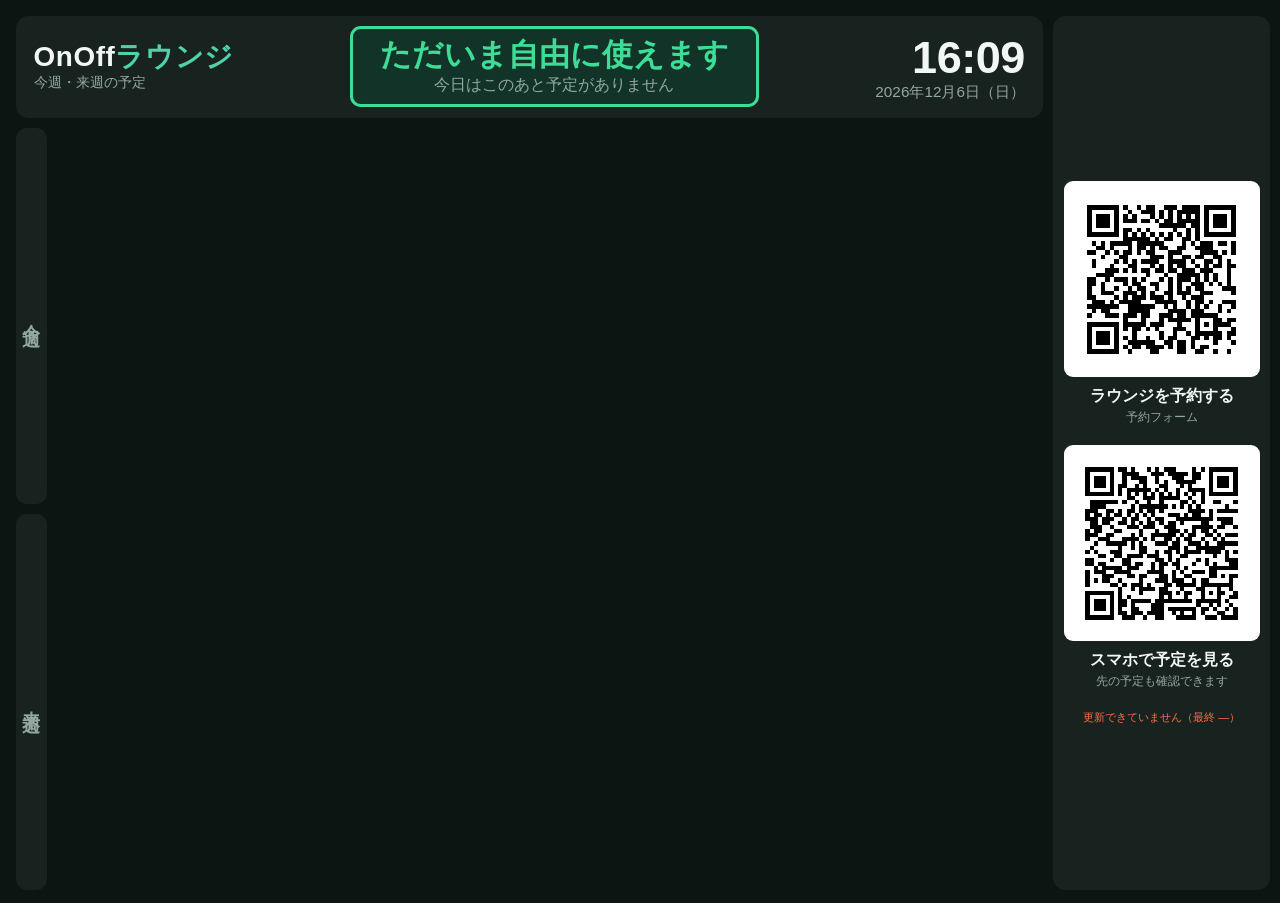
==== docs/signage.html @ 14df1cb0 "Add digital signage page for the lounge entrance 入口ディスプレイ向けの常時表示ページ（/signage.html）を追加。 操作不要で出しっぱなしにで" ====
<!doctype html>
<html lang="ja">
<head>
<meta charset="utf-8">
<meta name="viewport" content="width=device-width,initial-scale=1">
<meta name="robots" content="noindex,nofollow">
<title>OnOffラウンジ 予定（サイネージ）</title>
<link rel="stylesheet" href="signage.css">
</head>
<body>
<div class="sign" id="sign">

  <header class="head">
    <div class="brand">
      <h1>OnOff<span>ラウンジ</span></h1>
      <p>今週・来週の予定</p>
    </div>

    <div class="status" id="status">
      <div class="status-label" id="status-label">読み込み中</div>
      <div class="status-detail" id="status-detail">&nbsp;</div>
    </div>

    <div class="clock">
      <div class="clock-time" id="clock-time">--:--</div>
      <div class="clock-date" id="clock-date">&nbsp;</div>
    </div>
  </header>

  <main class="weeks">
    <section class="week">
      <h2>今週</h2>
      <div class="days" id="week0"></div>
    </section>
    <section class="week">
      <h2>来週</h2>
      <div class="days" id="week1"></div>
    </section>
  </main>

  <aside class="rail">
    <div class="qr">
      <img src="qr-form.svg" alt="予約フォームのQRコード">
      <p class="qr-title">ラウンジを予約する</p>
      <p class="qr-sub">予約フォーム</p>
    </div>
    <div class="qr">
      <img src="qr-mobile.svg" alt="スマホ用予定ページのQRコード">
      <p class="qr-title">スマホで予定を見る</p>
      <p class="qr-sub">先の予定も確認できます</p>
    </div>
    <p class="rail-foot" id="rail-foot">&nbsp;</p>
  </aside>

</div>
<script src="signage.js"></script>
</body>
</html>
---- docs/signage.css ----
/* ============================================================
   デジタルサイネージ用（無操作・常時表示）
   横長(16:9)を基本に、縦置きディスプレイでも崩れないようにしている
   ============================================================ */
:root{
  --bg:#0d1512; --panel:#18221e; --panel-2:#1f2b26; --line:#2e3d37;
  --fg:#f2f7f5; --muted:#93a8a0;
  --busy:#ff6b4a; --busy-bg:#3d1d15;
  --free:#3ddc97; --free-bg:#123328;
  --open:#7fb3e8;
  --accent:#4fd1ab;
}
*{box-sizing:border-box}
html,body{margin:0; height:100%; overflow:hidden}
body{
  background:var(--bg); color:var(--fg);
  font-family:-apple-system,BlinkMacSystemFont,"Hiragino Kaku Gothic ProN","Noto Sans JP",sans-serif;
  font-feature-settings:"palt";
  /* 焼き付き防止でごくわずかに位置をずらす（JSが --shift を動かす） */
  transform:translate(var(--shift-x,0px),var(--shift-y,0px));
  transition:transform 4s linear;
}

.sign{
  height:100vh; display:grid;
  grid-template-columns:1fr clamp(190px,17vw,340px);
  grid-template-rows:auto 1fr;
  gap:1.1vmin; padding:1.4vmin;
}

/* ---------- ヘッダ ---------- */
.head{
  grid-column:1; grid-row:1;
  display:grid; grid-template-columns:auto 1fr auto; align-items:center; gap:2vmin;
  background:var(--panel); border-radius:1.4vmin; padding:1.2vmin 2vmin;
}
.brand h1{margin:0; font-size:3.1vmin; font-weight:800; letter-spacing:.02em; line-height:1.1}
.brand h1 span{color:var(--accent)}
.brand p{margin:.2vmin 0 0; font-size:1.5vmin; color:var(--muted)}

.status{
  justify-self:center; text-align:center;
  padding:.9vmin 3vmin; border-radius:1.2vmin; min-width:38%;
  background:var(--panel-2); border:.35vmin solid var(--line);
}
.status.busy{background:var(--busy-bg); border-color:var(--busy)}
.status.free{background:var(--free-bg); border-color:var(--free)}
.status-label{font-size:3.4vmin; font-weight:800; line-height:1.15}
.status.busy .status-label{color:var(--busy)}
.status.free .status-label{color:var(--free)}
.status-detail{font-size:1.75vmin; color:var(--muted); margin-top:.3vmin}

.clock{text-align:right; line-height:1}
.clock-time{font-size:5vmin; font-weight:800; font-variant-numeric:tabular-nums; letter-spacing:-.01em}
.clock-date{font-size:1.7vmin; color:var(--muted); margin-top:.5vmin}

/* ---------- 週 ---------- */
.weeks{
  grid-column:1; grid-row:2;
  display:grid; grid-template-rows:1fr 1fr; gap:1.1vmin; min-height:0;
}
.week{display:grid; grid-template-columns:auto 1fr; gap:1vmin; min-height:0}
.week h2{
  margin:0; align-self:stretch;
  writing-mode:vertical-rl; text-orientation:upright;
  display:flex; align-items:center; justify-content:center;
  background:var(--panel); border-radius:1.2vmin; padding:0 .4vmin;
  font-size:2vmin; font-weight:800; letter-spacing:.35em; color:var(--muted);
}
.days{display:grid; grid-template-columns:repeat(7,1fr); gap:.8vmin; min-height:0}

.day{
  background:var(--panel); border-radius:1.2vmin; padding:.9vmin;
  display:flex; flex-direction:column; gap:.6vmin; min-height:0; overflow:hidden;
  border:.3vmin solid transparent;
}
.day.past{opacity:.38}
.day.today{border-color:var(--accent); background:var(--panel-2)}
.day-head{display:flex; align-items:baseline; gap:.6vmin; flex:none; flex-wrap:wrap}
.day-num{font-size:2.3vmin; font-weight:800; line-height:1}
.day-wd{font-size:1.5vmin; color:var(--muted)}
.day.sun .day-num,.day.sun .day-wd{color:#ff8f76}
.day.sat .day-num,.day.sat .day-wd{color:#7fb3e8}
.day.today .day-wd{color:var(--accent)}
.badge-today{
  margin-left:auto; font-size:1.15vmin; font-weight:800; padding:.2vmin .7vmin;
  border-radius:999px; background:var(--accent); color:#0d1512;
  white-space:nowrap; flex:none;
}

.evs{display:flex; flex-direction:column; gap:.5vmin; overflow:hidden; min-height:0}
.ev{
  background:var(--busy-bg); border-left:.45vmin solid var(--busy);
  border-radius:.5vmin; padding:.5vmin .7vmin; min-height:0;
}
.ev.open{background:#16283a; border-left-color:var(--open)}
.ev-time{
  font-size:1.55vmin; font-weight:800; color:var(--busy);
  font-variant-numeric:tabular-nums; line-height:1.2; white-space:nowrap;
}
.ev.open .ev-time{color:var(--open)}
.ev-name{
  font-size:1.45vmin; line-height:1.3; margin-top:.15vmin; color:var(--fg);
  display:-webkit-box; -webkit-line-clamp:3; -webkit-box-orient:vertical; overflow:hidden;
}
.ev-more{font-size:1.3vmin; color:var(--muted); padding-left:.3vmin}

.free-mark{
  flex:1; display:flex; align-items:center; justify-content:center;
  color:var(--free); font-size:2.4vmin; font-weight:800; letter-spacing:.08em; opacity:.8;
}

/* ---------- 右のQR列 ---------- */
.rail{
  grid-column:2; grid-row:1 / span 2;
  background:var(--panel); border-radius:1.4vmin; padding:1.6vmin 1.2vmin;
  display:flex; flex-direction:column; align-items:center; justify-content:center; gap:2.2vmin;
}
.qr{text-align:center; width:100%}
.qr img{
  width:min(100%,22vmin); aspect-ratio:1; display:block; margin:0 auto;
  background:#fff; border-radius:1vmin; padding:.6vmin;
}
.qr-title{margin:1vmin 0 0; font-size:1.75vmin; font-weight:800; line-height:1.25}
.qr-sub{margin:.3vmin 0 0; font-size:1.35vmin; color:var(--muted)}
.rail-foot{margin:0; font-size:1.2vmin; color:var(--muted); text-align:center; line-height:1.4}
.rail-foot.stale{color:var(--busy)}

/* ---------- 縦置きディスプレイ ---------- */
@media (max-aspect-ratio:1/1){
  .sign{grid-template-columns:1fr; grid-template-rows:auto 1fr auto}
  .head{grid-column:1; grid-row:1; grid-template-columns:1fr auto}
  .status{grid-column:1 / -1; grid-row:2; margin-top:1vmin; min-width:100%}
  .weeks{grid-column:1; grid-row:2}
  .rail{grid-column:1; grid-row:3; flex-direction:row; gap:4vmin; padding:1.6vmin}
  .qr img{width:min(100%,16vmin)}
  .rail-foot{position:absolute; right:2vmin; bottom:1vmin}
  .brand h1{font-size:4vmin}
  .day-num{font-size:3vmin}
  .ev-time{font-size:1.4vmin; letter-spacing:-.02em}
  .ev-name{font-size:1.75vmin}
  .badge-today{font-size:1.4vmin; margin-left:0}
  .free-mark{font-size:3vmin}
}
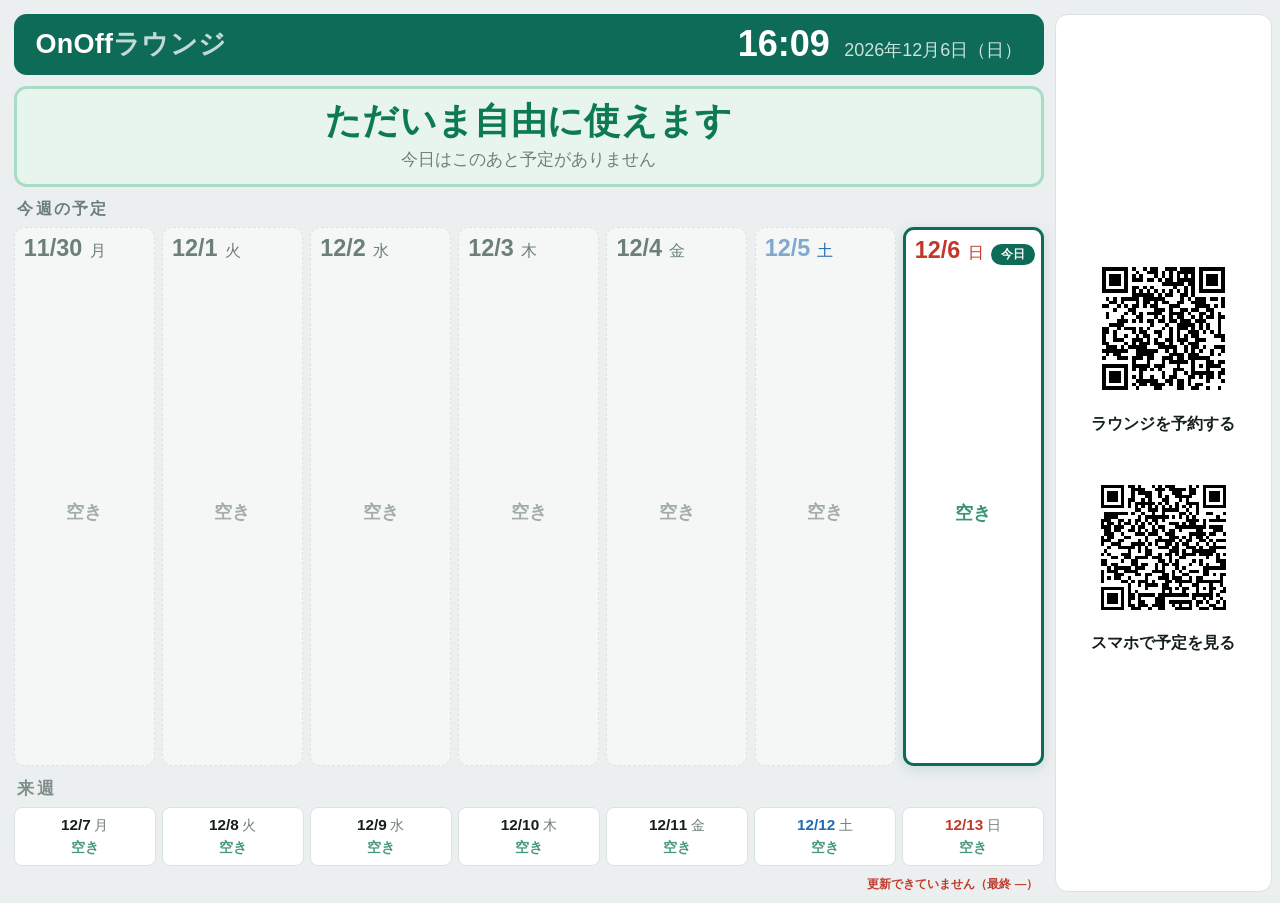
==== commit 0eceabe8: "Redesign signage: light mode, this-week-first hierarchy 入口の明るい場所に置くためライトモードに変更し、 情報の優先順位を付け直した。  - 上" ====
--- a/docs/signage.html
+++ b/docs/signage.html
@@ -8,49 +8,43 @@
 <link rel="stylesheet" href="signage.css">
 </head>
 <body>
-<div class="sign" id="sign">
+<div class="sign">
 
   <header class="head">
-    <div class="brand">
-      <h1>OnOff<span>ラウンジ</span></h1>
-      <p>今週・来週の予定</p>
-    </div>
-
-    <div class="status" id="status">
-      <div class="status-label" id="status-label">読み込み中</div>
-      <div class="status-detail" id="status-detail">&nbsp;</div>
-    </div>
-
+    <h1 class="brand">OnOff<span>ラウンジ</span></h1>
     <div class="clock">
-      <div class="clock-time" id="clock-time">--:--</div>
-      <div class="clock-date" id="clock-date">&nbsp;</div>
+      <span class="clock-time" id="clock-time">--:--</span>
+      <span class="clock-date" id="clock-date">&nbsp;</span>
     </div>
   </header>
 
-  <main class="weeks">
-    <section class="week">
-      <h2>今週</h2>
-      <div class="days" id="week0"></div>
-    </section>
-    <section class="week">
-      <h2>来週</h2>
-      <div class="days" id="week1"></div>
-    </section>
+  <section class="status" id="status">
+    <p class="status-label" id="status-label">読み込み中</p>
+    <p class="status-detail" id="status-detail">&nbsp;</p>
+  </section>
+
+  <main class="main">
+    <h2 class="sec-title">今週の予定</h2>
+    <div class="days" id="week0"></div>
   </main>
+
+  <section class="next">
+    <h2 class="sec-title sub">来週</h2>
+    <div class="mini" id="week1"></div>
+  </section>
 
   <aside class="rail">
     <div class="qr">
       <img src="qr-form.svg" alt="予約フォームのQRコード">
       <p class="qr-title">ラウンジを予約する</p>
-      <p class="qr-sub">予約フォーム</p>
     </div>
     <div class="qr">
       <img src="qr-mobile.svg" alt="スマホ用予定ページのQRコード">
       <p class="qr-title">スマホで予定を見る</p>
-      <p class="qr-sub">先の予定も確認できます</p>
     </div>
-    <p class="rail-foot" id="rail-foot">&nbsp;</p>
   </aside>
+
+  <p class="foot" id="foot">&nbsp;</p>
 
 </div>
 <script src="signage.js"></script>
--- a/docs/signage.css
+++ b/docs/signage.css
@@ -1,14 +1,25 @@
 /* ============================================================
-   デジタルサイネージ用（無操作・常時表示）
-   横長(16:9)を基本に、縦置きディスプレイでも崩れないようにしている
+   デジタルサイネージ用（ライトモード・無操作・常時表示）
+   主役は「ただいまの状態」と「今週」。来週は下段におまけで置く。
    ============================================================ */
 :root{
-  --bg:#0d1512; --panel:#18221e; --panel-2:#1f2b26; --line:#2e3d37;
-  --fg:#f2f7f5; --muted:#93a8a0;
-  --busy:#ff6b4a; --busy-bg:#3d1d15;
-  --free:#3ddc97; --free-bg:#123328;
-  --open:#7fb3e8;
-  --accent:#4fd1ab;
+  --bg:#eceff0;
+  --card:#fff;
+  --card-sub:#f5f7f7;
+  --fg:#15201d;
+  --muted:#6d7f79;
+  --line:#dbe3e0;
+
+  --brand:#0e6b57;
+  --brand-fg:#fff;
+
+  --busy:#c0392b;
+  --busy-bg:#fdeceb;
+  --busy-line:#f0bab4;
+
+  --free:#0d7a51;
+  --free-bg:#e7f5ee;
+  --free-line:#a9dcc4;
 }
 *{box-sizing:border-box}
 html,body{margin:0; height:100%; overflow:hidden}
@@ -16,129 +27,176 @@
   background:var(--bg); color:var(--fg);
   font-family:-apple-system,BlinkMacSystemFont,"Hiragino Kaku Gothic ProN","Noto Sans JP",sans-serif;
   font-feature-settings:"palt";
-  /* 焼き付き防止でごくわずかに位置をずらす（JSが --shift を動かす） */
+  /* 焼き付き防止にごくわずかに動かす（JSが --shift を更新） */
   transform:translate(var(--shift-x,0px),var(--shift-y,0px));
   transition:transform 4s linear;
 }
 
 .sign{
-  height:100vh; display:grid;
-  grid-template-columns:1fr clamp(190px,17vw,340px);
-  grid-template-rows:auto 1fr;
-  gap:1.1vmin; padding:1.4vmin;
+  height:100vh; display:grid; gap:1.2vmin; padding:1.2vmin;
+  grid-template-columns:1fr;
+  grid-template-rows:auto auto 1fr auto auto auto;
+  grid-template-areas:"head" "status" "main" "next" "rail" "foot";
 }
 
 /* ---------- ヘッダ ---------- */
 .head{
-  grid-column:1; grid-row:1;
-  display:grid; grid-template-columns:auto 1fr auto; align-items:center; gap:2vmin;
-  background:var(--panel); border-radius:1.4vmin; padding:1.2vmin 2vmin;
-}
-.brand h1{margin:0; font-size:3.1vmin; font-weight:800; letter-spacing:.02em; line-height:1.1}
-.brand h1 span{color:var(--accent)}
-.brand p{margin:.2vmin 0 0; font-size:1.5vmin; color:var(--muted)}
-
+  grid-area:head;
+  display:flex; align-items:center; justify-content:space-between; gap:2vmin;
+  background:var(--brand); color:var(--brand-fg);
+  border-radius:1.4vmin; padding:1.4vmin 2.4vmin;
+}
+.brand{margin:0; font-size:3.6vmin; font-weight:800; letter-spacing:.01em; line-height:1}
+.brand span{opacity:.75}
+.clock{display:flex; align-items:baseline; gap:1.6vmin}
+.clock-time{font-size:4.6vmin; font-weight:800; font-variant-numeric:tabular-nums; line-height:1}
+.clock-date{font-size:2vmin; opacity:.8}
+
+/* ---------- ただいまの状態（いちばん目立たせる） ---------- */
 .status{
-  justify-self:center; text-align:center;
-  padding:.9vmin 3vmin; border-radius:1.2vmin; min-width:38%;
-  background:var(--panel-2); border:.35vmin solid var(--line);
-}
-.status.busy{background:var(--busy-bg); border-color:var(--busy)}
-.status.free{background:var(--free-bg); border-color:var(--free)}
-.status-label{font-size:3.4vmin; font-weight:800; line-height:1.15}
+  grid-area:status; text-align:center;
+  border-radius:1.4vmin; padding:2vmin 2vmin 2.2vmin;
+  background:var(--card); border:.4vmin solid var(--line);
+}
+.status.busy{background:var(--busy-bg); border-color:var(--busy-line)}
+.status.free{background:var(--free-bg); border-color:var(--free-line)}
+.status-label{margin:0; font-size:5.2vmin; font-weight:800; line-height:1.1; letter-spacing:.01em}
 .status.busy .status-label{color:var(--busy)}
 .status.free .status-label{color:var(--free)}
-.status-detail{font-size:1.75vmin; color:var(--muted); margin-top:.3vmin}
-
-.clock{text-align:right; line-height:1}
-.clock-time{font-size:5vmin; font-weight:800; font-variant-numeric:tabular-nums; letter-spacing:-.01em}
-.clock-date{font-size:1.7vmin; color:var(--muted); margin-top:.5vmin}
-
-/* ---------- 週 ---------- */
-.weeks{
-  grid-column:1; grid-row:2;
-  display:grid; grid-template-rows:1fr 1fr; gap:1.1vmin; min-height:0;
-}
-.week{display:grid; grid-template-columns:auto 1fr; gap:1vmin; min-height:0}
-.week h2{
-  margin:0; align-self:stretch;
-  writing-mode:vertical-rl; text-orientation:upright;
-  display:flex; align-items:center; justify-content:center;
-  background:var(--panel); border-radius:1.2vmin; padding:0 .4vmin;
-  font-size:2vmin; font-weight:800; letter-spacing:.35em; color:var(--muted);
-}
-.days{display:grid; grid-template-columns:repeat(7,1fr); gap:.8vmin; min-height:0}
-
+.status-detail{margin:.8vmin 0 0; font-size:2.4vmin; color:var(--muted); line-height:1.35}
+
+/* ---------- 見出し ---------- */
+.sec-title{
+  margin:0 0 .8vmin .4vmin; font-size:2.3vmin; font-weight:800;
+  color:var(--muted); letter-spacing:.14em;
+}
+.sec-title.sub{font-size:1.9vmin; opacity:.85}
+
+/* ---------- 今週（主役） ---------- */
+.main{grid-area:main; display:flex; flex-direction:column; min-height:0}
+.days{
+  flex:1; display:grid; gap:.8vmin; min-height:0;
+  grid-template-columns:1fr; grid-template-rows:repeat(7,1fr);
+}
 .day{
-  background:var(--panel); border-radius:1.2vmin; padding:.9vmin;
-  display:flex; flex-direction:column; gap:.6vmin; min-height:0; overflow:hidden;
-  border:.3vmin solid transparent;
-}
-.day.past{opacity:.38}
-.day.today{border-color:var(--accent); background:var(--panel-2)}
-.day-head{display:flex; align-items:baseline; gap:.6vmin; flex:none; flex-wrap:wrap}
-.day-num{font-size:2.3vmin; font-weight:800; line-height:1}
-.day-wd{font-size:1.5vmin; color:var(--muted)}
-.day.sun .day-num,.day.sun .day-wd{color:#ff8f76}
-.day.sat .day-num,.day.sat .day-wd{color:#7fb3e8}
-.day.today .day-wd{color:var(--accent)}
+  background:var(--card); border:1px solid var(--line); border-radius:1.2vmin;
+  display:flex; align-items:center; gap:2.4vmin;
+  padding:.8vmin 2vmin; min-height:0; overflow:hidden;
+}
+.day.past{background:var(--card-sub); color:var(--muted); border-style:dashed}
+.day.past .day-num{color:var(--muted)}
+.day.today{
+  border:.4vmin solid var(--brand);
+  box-shadow:0 .3vmin 1.4vmin rgba(14,107,87,.16);
+}
+
+.day-head{flex:none; width:23vmin; display:flex; align-items:baseline; gap:.8vmin}
+.day-num{font-size:3.4vmin; font-weight:800; line-height:1; font-variant-numeric:tabular-nums}
+.day-wd{font-size:2.2vmin; color:var(--muted)}
+.day.sun .day-num,.day.sun .day-wd{color:#c0392b}
+.day.sat .day-num,.day.sat .day-wd{color:#1f6bb0}
+.day.past.sun .day-num,.day.past.sat .day-num{opacity:.55}
 .badge-today{
-  margin-left:auto; font-size:1.15vmin; font-weight:800; padding:.2vmin .7vmin;
-  border-radius:999px; background:var(--accent); color:#0d1512;
-  white-space:nowrap; flex:none;
-}
-
-.evs{display:flex; flex-direction:column; gap:.5vmin; overflow:hidden; min-height:0}
+  flex:none; margin-left:auto; font-size:1.8vmin; font-weight:800; padding:.35vmin 1.1vmin;
+  border-radius:999px; background:var(--brand); color:#fff; white-space:nowrap;
+}
+
+/* 予定チップ。折り返さず1行に詰め、時刻は必ず残して名前だけ省略する */
+.evs{
+  flex:1; display:flex; align-items:center; flex-wrap:nowrap;
+  gap:1vmin; min-width:0; overflow:hidden;
+}
 .ev{
-  background:var(--busy-bg); border-left:.45vmin solid var(--busy);
-  border-radius:.5vmin; padding:.5vmin .7vmin; min-height:0;
-}
-.ev.open{background:#16283a; border-left-color:var(--open)}
+  display:flex; align-items:baseline; gap:1.2vmin; min-width:17vmin;
+  background:var(--busy-bg); border:1px solid var(--busy-line);
+  border-left:.6vmin solid var(--busy);
+  border-radius:.7vmin; padding:.7vmin 1.4vmin;
+}
+.ev.open{background:#e9f0fa; border-color:#b8cfea; border-left-color:#1f6bb0}
 .ev-time{
-  font-size:1.55vmin; font-weight:800; color:var(--busy);
-  font-variant-numeric:tabular-nums; line-height:1.2; white-space:nowrap;
-}
-.ev.open .ev-time{color:var(--open)}
+  flex:none; font-size:2.3vmin; font-weight:800; color:var(--busy);
+  font-variant-numeric:tabular-nums; white-space:nowrap; letter-spacing:-.01em;
+}
+.ev.open .ev-time{color:#1f6bb0}
 .ev-name{
-  font-size:1.45vmin; line-height:1.3; margin-top:.15vmin; color:var(--fg);
-  display:-webkit-box; -webkit-line-clamp:3; -webkit-box-orient:vertical; overflow:hidden;
-}
-.ev-more{font-size:1.3vmin; color:var(--muted); padding-left:.3vmin}
-
-.free-mark{
-  flex:1; display:flex; align-items:center; justify-content:center;
-  color:var(--free); font-size:2.4vmin; font-weight:800; letter-spacing:.08em; opacity:.8;
-}
-
-/* ---------- 右のQR列 ---------- */
+  min-width:0; font-size:2.3vmin; color:var(--fg);
+  white-space:nowrap; overflow:hidden; text-overflow:ellipsis;
+}
+.ev-more{flex:none; font-size:2vmin; color:var(--muted); white-space:nowrap}
+.free-mark{flex:1; font-size:2.5vmin; font-weight:800; color:var(--free); opacity:.8}
+.day.past .free-mark{color:var(--muted); opacity:.6}
+
+/* ---------- 来週（おまけ） ---------- */
+.next{grid-area:next}
+.mini{display:grid; grid-template-columns:repeat(7,1fr); gap:.7vmin}
+.mini-day{
+  background:var(--card); border:1px solid var(--line); border-radius:.9vmin;
+  padding:.9vmin .5vmin; text-align:center;
+}
+.mini-day.busy{background:var(--busy-bg); border-color:var(--busy-line)}
+.mini-date{font-size:2vmin; font-weight:800; font-variant-numeric:tabular-nums}
+.mini-wd{font-size:1.5vmin; color:var(--muted); margin-left:.4vmin}
+.mini-day.sun .mini-date{color:#c0392b}
+.mini-day.sat .mini-date{color:#1f6bb0}
+.mini-state{
+  display:block; margin-top:.5vmin; font-size:1.7vmin; font-weight:800;
+}
+.mini-day.busy .mini-state{color:var(--busy)}
+.mini-day:not(.busy) .mini-state{color:var(--free); opacity:.75}
+
+/* ---------- QR ---------- */
 .rail{
-  grid-column:2; grid-row:1 / span 2;
-  background:var(--panel); border-radius:1.4vmin; padding:1.6vmin 1.2vmin;
-  display:flex; flex-direction:column; align-items:center; justify-content:center; gap:2.2vmin;
-}
-.qr{text-align:center; width:100%}
-.qr img{
-  width:min(100%,22vmin); aspect-ratio:1; display:block; margin:0 auto;
-  background:#fff; border-radius:1vmin; padding:.6vmin;
-}
-.qr-title{margin:1vmin 0 0; font-size:1.75vmin; font-weight:800; line-height:1.25}
-.qr-sub{margin:.3vmin 0 0; font-size:1.35vmin; color:var(--muted)}
-.rail-foot{margin:0; font-size:1.2vmin; color:var(--muted); text-align:center; line-height:1.4}
-.rail-foot.stale{color:var(--busy)}
-
-/* ---------- 縦置きディスプレイ ---------- */
-@media (max-aspect-ratio:1/1){
-  .sign{grid-template-columns:1fr; grid-template-rows:auto 1fr auto}
-  .head{grid-column:1; grid-row:1; grid-template-columns:1fr auto}
-  .status{grid-column:1 / -1; grid-row:2; margin-top:1vmin; min-width:100%}
-  .weeks{grid-column:1; grid-row:2}
-  .rail{grid-column:1; grid-row:3; flex-direction:row; gap:4vmin; padding:1.6vmin}
-  .qr img{width:min(100%,16vmin)}
-  .rail-foot{position:absolute; right:2vmin; bottom:1vmin}
-  .brand h1{font-size:4vmin}
-  .day-num{font-size:3vmin}
-  .ev-time{font-size:1.4vmin; letter-spacing:-.02em}
-  .ev-name{font-size:1.75vmin}
-  .badge-today{font-size:1.4vmin; margin-left:0}
-  .free-mark{font-size:3vmin}
-}
+  grid-area:rail; background:var(--card); border:1px solid var(--line);
+  border-radius:1.4vmin; padding:1.6vmin;
+  display:flex; align-items:center; justify-content:space-evenly; gap:3vmin;
+}
+.qr{text-align:center}
+.qr img{width:19vmin; aspect-ratio:1; display:block; margin:0 auto; background:#fff}
+.qr-title{margin:.9vmin 0 0; font-size:2.1vmin; font-weight:800}
+
+.foot{grid-area:foot; margin:0; text-align:right; font-size:1.5vmin; color:var(--muted); padding-right:.6vmin}
+.foot.stale{color:var(--busy); font-weight:700}
+
+/* ============================================================
+   横長ディスプレイ：今週を7列のカードに、来週は下の帯のまま
+   ============================================================ */
+@media (min-aspect-ratio:1/1){
+  .sign{
+    grid-template-columns:1fr clamp(180px,17vw,320px);
+    grid-template-rows:auto auto 1fr auto auto;
+    grid-template-areas:
+      "head   rail"
+      "status rail"
+      "main   rail"
+      "next   rail"
+      "foot   rail";
+  }
+  .brand{font-size:3vmin}
+  .clock-time{font-size:4vmin}
+  .status{padding:1.4vmin}
+  .status-label{font-size:4vmin}
+  .status-detail{font-size:1.9vmin}
+  .sec-title{font-size:1.8vmin}
+
+  /* 7列のカード */
+  .days{grid-template-columns:repeat(7,1fr); grid-template-rows:1fr}
+  .day{flex-direction:column; align-items:stretch; gap:.8vmin; padding:1vmin}
+  .day-head{width:auto; align-items:baseline}
+  .day-num{font-size:2.6vmin}
+  .day-wd{font-size:1.8vmin}
+  .badge-today{margin-left:auto; font-size:1.3vmin}
+  .evs{flex-direction:column; align-items:stretch; flex-wrap:nowrap; gap:.6vmin}
+  .ev{flex-direction:column; align-items:flex-start; gap:.1vmin; min-width:0; padding:.6vmin .8vmin}
+  .ev-time{font-size:1.7vmin}
+  .ev-name{font-size:1.6vmin; white-space:normal; display:-webkit-box; -webkit-line-clamp:3; -webkit-box-orient:vertical}
+  .ev-more{font-size:1.4vmin}
+  .free-mark{flex:1; display:flex; align-items:center; justify-content:center; font-size:2vmin}
+
+  .mini-date{font-size:1.7vmin}
+  .mini-state{font-size:1.5vmin}
+
+  .rail{flex-direction:column; justify-content:center; gap:4vmin; padding:2vmin 1.4vmin}
+  .qr img{width:min(100%,17vmin)}
+  .qr-title{font-size:1.8vmin}
+  .foot{font-size:1.3vmin}
+}
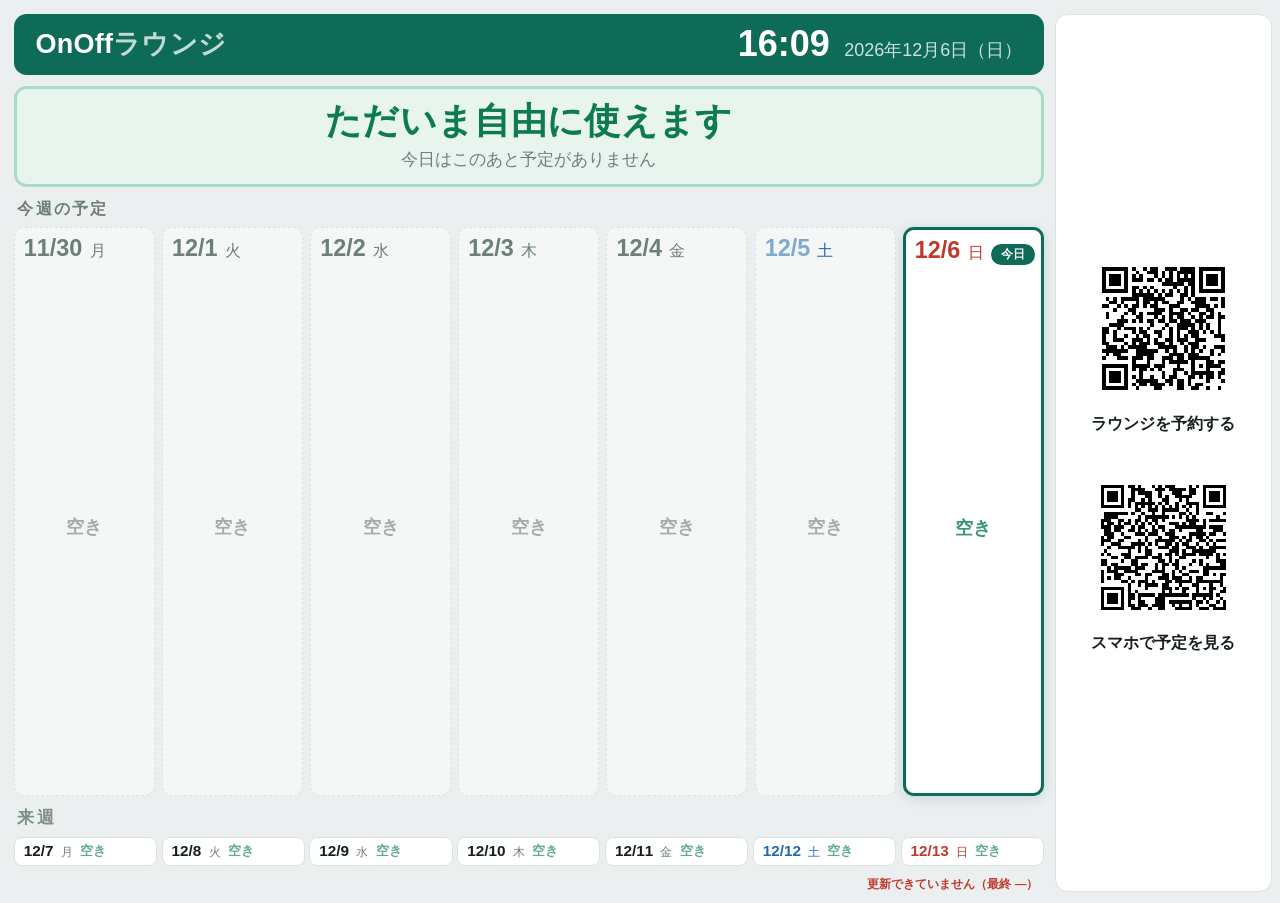
==== commit a6c7a41f: "Show event name and time in next week too 来週も今週と同じくイベント名と時間を出すようにした。 貸切/空きのバッジだけでは何の予定か分からなかったため。  -" ====
--- a/docs/signage.html
+++ b/docs/signage.html
@@ -30,7 +30,7 @@
 
   <section class="next">
     <h2 class="sec-title sub">来週</h2>
-    <div class="mini" id="week1"></div>
+    <div class="days compact" id="week1"></div>
   </section>
 
   <aside class="rail">
--- a/docs/signage.css
+++ b/docs/signage.css
@@ -126,23 +126,18 @@
 .free-mark{flex:1; font-size:2.5vmin; font-weight:800; color:var(--free); opacity:.8}
 .day.past .free-mark{color:var(--muted); opacity:.6}
 
-/* ---------- 来週（おまけ） ---------- */
+/* ---------- 来週（おまけ：今週と同じ形で、行を低く小さく） ---------- */
 .next{grid-area:next}
-.mini{display:grid; grid-template-columns:repeat(7,1fr); gap:.7vmin}
-.mini-day{
-  background:var(--card); border:1px solid var(--line); border-radius:.9vmin;
-  padding:.9vmin .5vmin; text-align:center;
-}
-.mini-day.busy{background:var(--busy-bg); border-color:var(--busy-line)}
-.mini-date{font-size:2vmin; font-weight:800; font-variant-numeric:tabular-nums}
-.mini-wd{font-size:1.5vmin; color:var(--muted); margin-left:.4vmin}
-.mini-day.sun .mini-date{color:#c0392b}
-.mini-day.sat .mini-date{color:#1f6bb0}
-.mini-state{
-  display:block; margin-top:.5vmin; font-size:1.7vmin; font-weight:800;
-}
-.mini-day.busy .mini-state{color:var(--busy)}
-.mini-day:not(.busy) .mini-state{color:var(--free); opacity:.75}
+.next .days{flex:none; grid-template-rows:repeat(7,auto); gap:.5vmin}
+.days.compact .day{padding:.45vmin 2vmin; gap:1.6vmin; border-radius:.9vmin}
+.days.compact .day-head{width:19vmin}
+.days.compact .day-num{font-size:2.2vmin}
+.days.compact .day-wd{font-size:1.6vmin}
+.days.compact .ev{padding:.3vmin 1vmin; min-width:14vmin; border-left-width:.45vmin}
+.days.compact .ev-time{font-size:1.8vmin}
+.days.compact .ev-name{font-size:1.8vmin}
+.days.compact .ev-more{font-size:1.6vmin}
+.days.compact .free-mark{font-size:1.8vmin; opacity:.65}
 
 /* ---------- QR ---------- */
 .rail{
@@ -192,8 +187,21 @@
   .ev-more{font-size:1.4vmin}
   .free-mark{flex:1; display:flex; align-items:center; justify-content:center; font-size:2vmin}
 
-  .mini-date{font-size:1.7vmin}
-  .mini-state{font-size:1.5vmin}
+  /* 来週は7列。1件だけ出して残りは「ほか◯件」 */
+  .next .days{grid-template-columns:repeat(7,1fr); grid-template-rows:auto}
+  .days.compact .day{flex-direction:row; align-items:center; gap:.8vmin; padding:.6vmin 1vmin}
+  .days.compact .day-head{width:auto; flex:none}
+  .days.compact .day-num{font-size:1.7vmin}
+  .days.compact .day-wd{font-size:1.3vmin}
+  .days.compact .evs{flex-direction:row}
+  .days.compact .ev{
+    flex-direction:column; align-items:flex-start; gap:0;
+    min-width:0; padding:.3vmin .6vmin;
+  }
+  .days.compact .ev-time{font-size:1.35vmin}
+  .days.compact .ev-name{font-size:1.3vmin; white-space:nowrap; display:block; -webkit-line-clamp:none}
+  .days.compact .ev-more{font-size:1.2vmin}
+  .days.compact .free-mark{flex:1; justify-content:flex-start; font-size:1.4vmin}
 
   .rail{flex-direction:column; justify-content:center; gap:4vmin; padding:2vmin 1.4vmin}
   .qr img{width:min(100%,17vmin)}
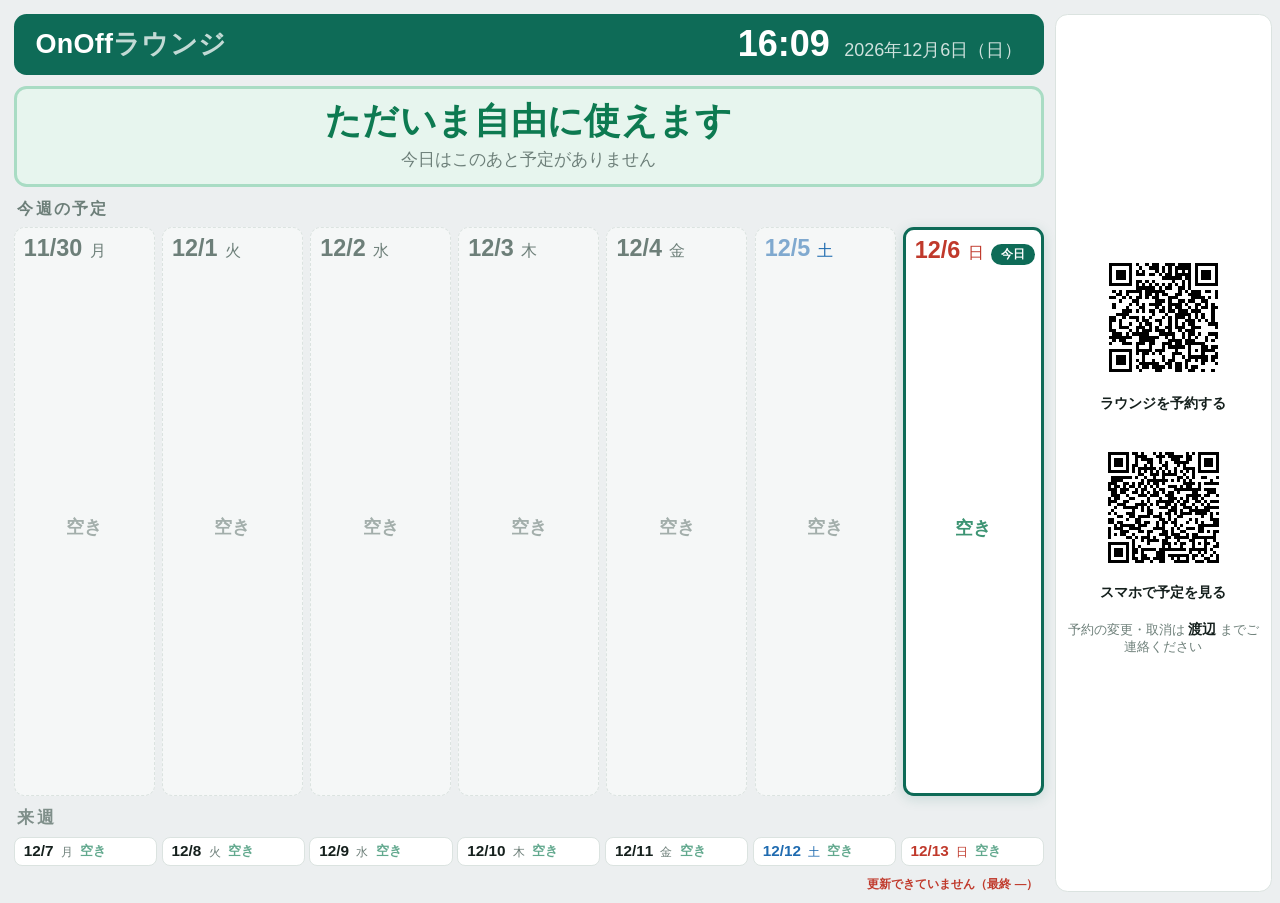
==== commit 35cc173c: "Show a cancellation contact on both pages 予約の取消は自動化せず人手で対応する方針のため、 連絡先の案内を常時表示するようにした。  - スマホ版: フッター" ====
--- a/docs/signage.html
+++ b/docs/signage.html
@@ -34,14 +34,18 @@
   </section>
 
   <aside class="rail">
-    <div class="qr">
-      <img src="qr-form.svg" alt="予約フォームのQRコード">
-      <p class="qr-title">ラウンジを予約する</p>
+    <div class="qrs">
+      <div class="qr">
+        <img src="qr-form.svg" alt="予約フォームのQRコード">
+        <p class="qr-title">ラウンジを予約する</p>
+      </div>
+      <div class="qr">
+        <img src="qr-mobile.svg" alt="スマホ用予定ページのQRコード">
+        <p class="qr-title">スマホで予定を見る</p>
+      </div>
     </div>
-    <div class="qr">
-      <img src="qr-mobile.svg" alt="スマホ用予定ページのQRコード">
-      <p class="qr-title">スマホで予定を見る</p>
-    </div>
+    <!-- 連絡先の表記を変えるときはここ（スマホ版は index.html にも同じ文言があります） -->
+    <p class="rail-note">予約の変更・取消は <b>渡辺</b> までご連絡ください</p>
   </aside>
 
   <p class="foot" id="foot">&nbsp;</p>
--- a/docs/signage.css
+++ b/docs/signage.css
@@ -143,8 +143,13 @@
 .rail{
   grid-area:rail; background:var(--card); border:1px solid var(--line);
   border-radius:1.4vmin; padding:1.6vmin;
-  display:flex; align-items:center; justify-content:space-evenly; gap:3vmin;
-}
+  display:flex; flex-direction:column; align-items:center; gap:1.2vmin;
+}
+.qrs{display:flex; align-items:flex-start; justify-content:center; gap:6vmin; width:100%}
+.rail-note{
+  margin:0; text-align:center; font-size:1.9vmin; color:var(--muted); line-height:1.35;
+}
+.rail-note b{color:var(--fg); font-size:2.1vmin}
 .qr{text-align:center}
 .qr img{width:19vmin; aspect-ratio:1; display:block; margin:0 auto; background:#fff}
 .qr-title{margin:.9vmin 0 0; font-size:2.1vmin; font-weight:800}
@@ -203,8 +208,11 @@
   .days.compact .ev-more{font-size:1.2vmin}
   .days.compact .free-mark{flex:1; justify-content:flex-start; font-size:1.4vmin}
 
-  .rail{flex-direction:column; justify-content:center; gap:4vmin; padding:2vmin 1.4vmin}
-  .qr img{width:min(100%,17vmin)}
-  .qr-title{font-size:1.8vmin}
+  .rail{justify-content:center; gap:2vmin; padding:2vmin 1.2vmin}
+  .qrs{flex-direction:column; align-items:center; gap:3vmin}
+  .qr img{width:min(100%,15vmin)}
+  .qr-title{font-size:1.6vmin}
+  .rail-note{font-size:1.4vmin}
+  .rail-note b{font-size:1.55vmin}
   .foot{font-size:1.3vmin}
 }
